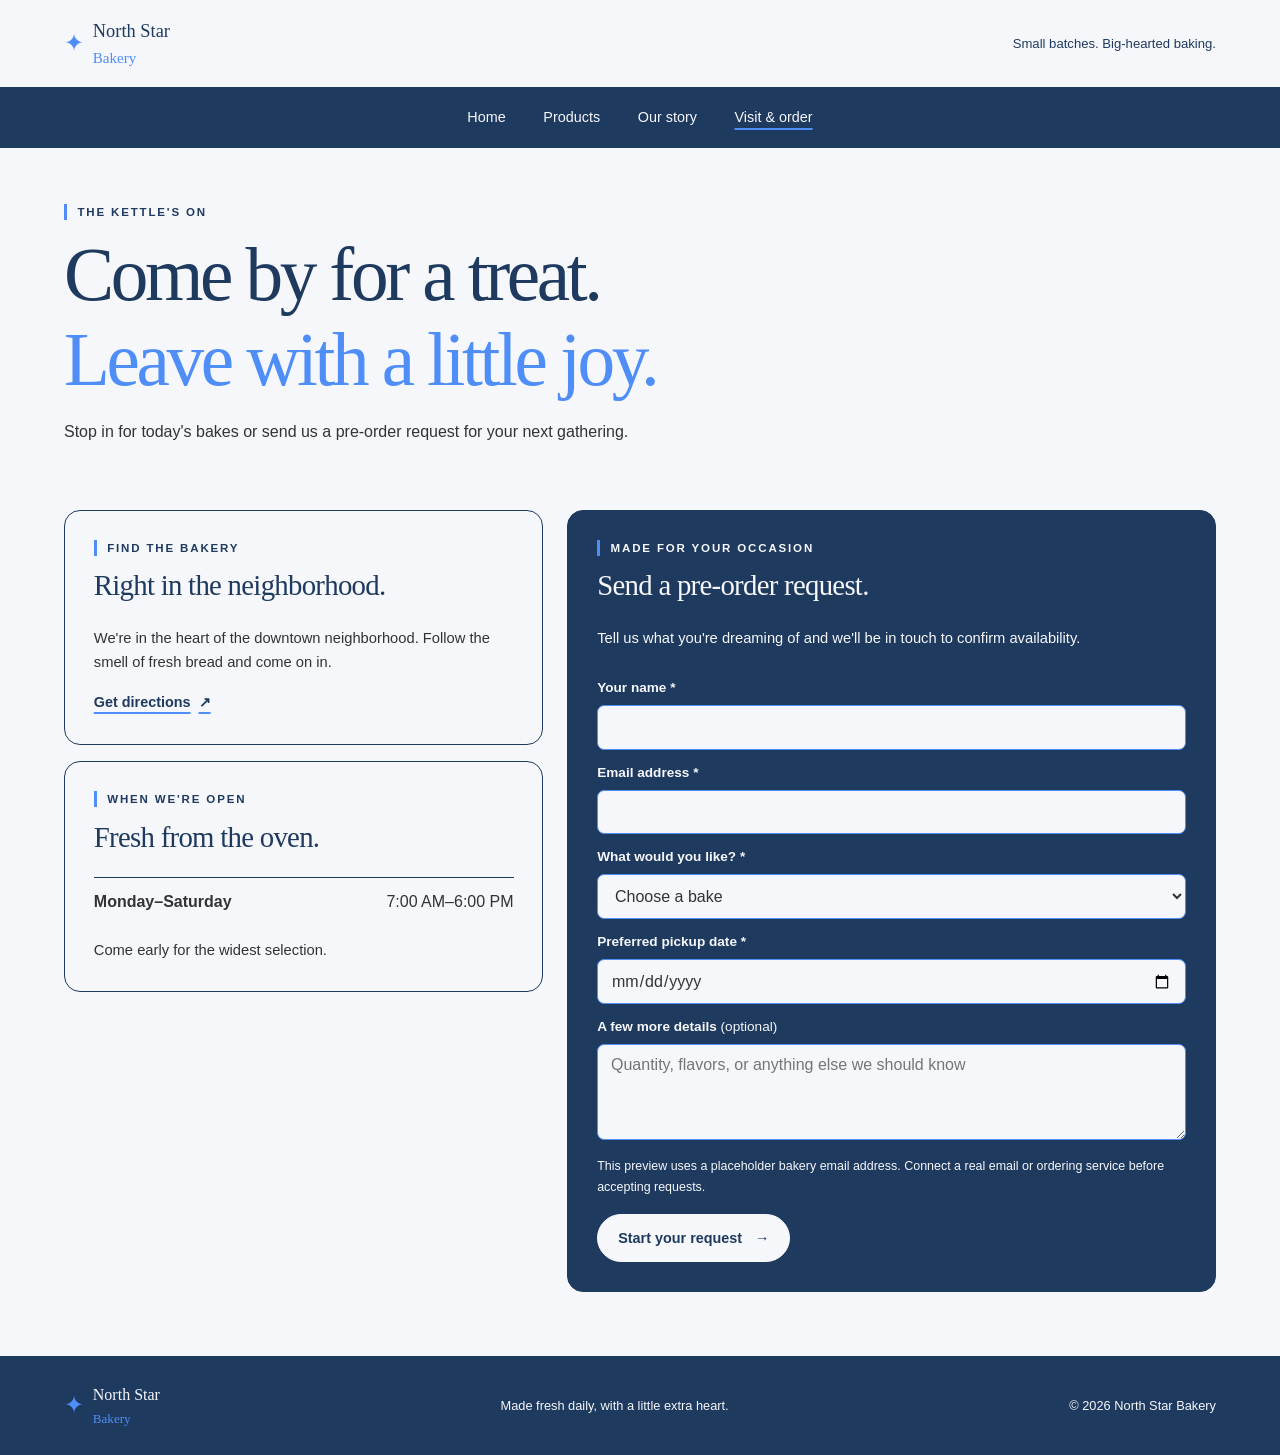
==== contact.html @ 066c511a "Build North Star Bakery website Co-authored-by: Copilot App <223556219+Copilot@users.noreply.github." ====
<!doctype html>
<html lang="en">
<head>
  <meta charset="utf-8">
  <meta name="viewport" content="width=device-width, initial-scale=1">
  <meta name="description" content="Find North Star Bakery hours and location, or send a pre-order request.">
  <title>Visit &amp; Order | North Star Bakery</title>
  <link rel="stylesheet" href="styles.css">
</head>
<body>
  <a class="skip-link" href="#main">Skip to content</a>
  <header class="site-header">
    <a class="brand" href="index.html" aria-label="North Star Bakery home"><span class="brand-mark" aria-hidden="true">&#10022;</span><span>North Star <em>Bakery</em></span></a>
    <p class="header-note">Small batches. Big-hearted baking.</p>
  </header>
  <nav class="site-nav" aria-label="Main navigation">
    <ul>
      <li><a href="index.html">Home</a></li>
      <li><a href="products.html">Products</a></li>
      <li><a href="about.html">Our story</a></li>
      <li><a href="contact.html" aria-current="page">Visit &amp; order</a></li>
    </ul>
  </nav>
  <main id="main">
    <section class="page-hero">
      <p class="eyebrow">The kettle's on</p>
      <h1>Come by for a treat.<br><em>Leave with a little joy.</em></h1>
      <p>Stop in for today's bakes or send us a pre-order request for your next gathering.</p>
    </section>
    <section class="contact-layout">
      <div class="contact-details">
        <article class="contact-card">
          <p class="eyebrow">Find the bakery</p>
          <h2>Right in the neighborhood.</h2>
          <p>We're in the heart of the downtown neighborhood. Follow the smell of fresh bread and come on in.</p>
          <a class="text-link" href="https://www.google.com/maps/search/?api=1&amp;query=North+Star+Bakery" target="_blank" rel="noreferrer">Get directions <span aria-hidden="true">&nearr;</span></a>
        </article>
        <article class="contact-card hours-card">
          <p class="eyebrow">When we're open</p>
          <h2>Fresh from the oven.</h2>
          <dl class="hours-list"><div><dt>Monday&ndash;Saturday</dt><dd>7:00 AM&ndash;6:00 PM</dd></div></dl>
          <p class="small-note">Come early for the widest selection.</p>
        </article>
      </div>
      <section class="order-panel">
        <p class="eyebrow">Made for your occasion</p>
        <h2>Send a pre-order request.</h2>
        <p class="form-intro">Tell us what you're dreaming of and we'll be in touch to confirm availability.</p>
        <form action="mailto:orders@northstarbakery.example" method="post" enctype="text/plain">
          <label for="name">Your name <span aria-hidden="true">*</span></label>
          <input id="name" name="name" autocomplete="name" required>
          <label for="email">Email address <span aria-hidden="true">*</span></label>
          <input id="email" name="email" type="email" autocomplete="email" required>
          <label for="item">What would you like? <span aria-hidden="true">*</span></label>
          <select id="item" name="item" required>
            <option value="">Choose a bake</option>
            <option>Bread</option>
            <option>Pastries</option>
            <option>Celebration cake</option>
            <option>Custom order</option>
          </select>
          <label for="date">Preferred pickup date <span aria-hidden="true">*</span></label>
          <input id="date" name="pickup-date" type="date" required>
          <label for="details">A few more details <span class="optional">(optional)</span></label>
          <textarea id="details" name="details" rows="4" placeholder="Quantity, flavors, or anything else we should know"></textarea>
          <p class="form-note">This preview uses a placeholder bakery email address. Connect a real email or ordering service before accepting requests.</p>
          <button class="button" type="submit">Start your request <span aria-hidden="true">&rarr;</span></button>
        </form>
      </section>
    </section>
  </main>
  <footer class="site-footer">
    <a class="brand brand-footer" href="index.html"><span class="brand-mark" aria-hidden="true">&#10022;</span><span>North Star <em>Bakery</em></span></a>
    <p>Made fresh daily, with a little extra heart.</p>
    <p>&copy; 2026 North Star Bakery</p>
  </footer>
</body>
</html>
---- styles.css ----
/* Mobile-first styles using the requested four-color palette. */
:root {
  color-scheme: light;
  --navy: #1F3A5F;
  --blue: #4F8EF7;
  --mist: #F5F7FA;
  --ink: #333333;
  --serif: Georgia, serif;
  --sans: Arial, sans-serif;
}

* { box-sizing: border-box; }

html { scroll-behavior: smooth; }

body {
  margin: 0;
  background: var(--mist);
  color: var(--ink);
  font-family: var(--sans);
  line-height: 1.65;
}

img { display: block; max-width: 100%; }

a { color: inherit; }

h1, h2, h3, p, figure { margin-top: 0; }

h1, h2, h3 {
  color: var(--navy);
  font-family: var(--serif);
  font-weight: 400;
  line-height: 1.13;
}

h1 { font-size: clamp(2.7rem, 11vw, 5.3rem); letter-spacing: -0.045em; }
h2 { font-size: clamp(1.8rem, 5vw, 2.8rem); letter-spacing: -0.025em; }
h3 { font-size: 1.45rem; }

em { color: var(--blue); font-style: normal; }

.skip-link {
  position: absolute;
  z-index: 20;
  top: -4rem;
  left: 1rem;
  padding: .6rem 1rem;
  background: var(--navy);
  color: var(--mist);
}
.skip-link:focus { top: 1rem; }

.site-header {
  display: flex;
  align-items: center;
  justify-content: space-between;
  gap: 1rem;
  padding: 1rem 5vw;
}

.brand {
  display: inline-flex;
  align-items: center;
  gap: .55rem;
  color: var(--navy);
  font-family: var(--serif);
  font-size: 1.15rem;
  text-decoration: none;
}
.brand em { display: block; font-size: .82em; }
.brand-mark { color: var(--blue); font-size: 1.5rem; }
.header-note { display: none; margin: 0; color: var(--navy); font-size: .82rem; }

.site-nav { background: var(--navy); }
.site-nav ul {
  display: flex;
  flex-direction: column;
  gap: 0;
  margin: 0;
  padding: .45rem 5vw;
  list-style: none;
}
.site-nav a {
  display: block;
  padding: .7rem .8rem;
  border-radius: 2rem;
  color: var(--mist);
  font-size: .9rem;
  text-decoration: none;
  transition: outline-color .18s ease;
}
.site-nav a:hover, .site-nav a:focus-visible, .site-nav a[aria-current="page"] {
  color: var(--mist);
  text-decoration: underline;
  text-decoration-color: var(--blue);
  text-decoration-thickness: 2px;
  text-underline-offset: .35rem;
}

main { max-width: 1440px; margin: 0 auto; padding: 0 5vw 4rem; }
.eyebrow {
  margin-bottom: .85rem;
  padding-left: .65rem;
  border-left: 3px solid var(--blue);
  color: var(--navy);
  font-size: .72rem;
  font-weight: 700;
  letter-spacing: .16em;
  line-height: 1.4;
  text-transform: uppercase;
}

.hero {
  position: relative;
  display: grid;
  gap: 1rem;
  align-items: center;
  padding: 3.5rem 0 2.5rem;
}
.hero-copy { position: relative; z-index: 1; }
.hero h1 { margin-bottom: 1.2rem; }
.hero-copy > p:not(.eyebrow) { max-width: 33rem; margin-bottom: 1.5rem; }
.hero-image {
  overflow: hidden;
  border-radius: 1.25rem;
  background: var(--navy);
  aspect-ratio: 1.2;
}
.hero-image img { width: 100%; height: 100%; object-fit: cover; }
.hero-caption {
  position: absolute;
  right: .6rem;
  bottom: 1.25rem;
  padding: .45rem .8rem;
  border-radius: 2rem;
  background: var(--navy);
  color: var(--mist);
  font-size: .72rem;
}

.button {
  display: inline-flex;
  align-items: center;
  justify-content: center;
  gap: .8rem;
  min-height: 3rem;
  padding: .75rem 1.25rem;
  border: 1px solid var(--navy);
  border-radius: 2rem;
  background: var(--navy);
  color: var(--mist);
  font: 700 .9rem var(--sans);
  text-decoration: none;
  cursor: pointer;
  transition: background-color .18s ease, color .18s ease, border-color .18s ease;
}
.button:hover, .button:focus-visible { border-color: var(--blue); background: var(--navy); color: var(--mist); }
.button-outline { border-color: var(--mist); background: transparent; }

.content-container { display: flex; flex-direction: column; gap: 1rem; }
.intro { padding: 1rem 0 3rem; }
.content-card {
  flex: 1;
  padding: 1.5rem;
  border: 1px solid var(--navy);
  border-radius: 1rem;
  background: var(--mist);
}
.content-card h2 { margin-bottom: .85rem; }
.text-link {
  display: inline-flex;
  align-items: center;
  gap: .5rem;
  color: var(--navy);
  font-size: .9rem;
  font-weight: 700;
  text-decoration-color: var(--blue);
  text-decoration-thickness: 2px;
  text-underline-offset: .3rem;
}
.text-link:hover, .text-link:focus-visible { color: var(--blue); }

.visit-strip {
  display: grid;
  gap: 1.3rem;
  margin: 0 calc(-5vw);
  padding: 2.4rem 5vw;
  background: var(--navy);
  color: var(--mist);
}
.visit-strip h2 { max-width: 27rem; margin-bottom: 0; color: var(--mist); }
.visit-strip .eyebrow { color: var(--mist); }
.visit-details { display: flex; flex-wrap: wrap; gap: 1.5rem; }
.visit-details p { margin: 0; font-size: .9rem; }
.visit-details strong { color: var(--mist); }

.audio-note {
  display: flex;
  flex-direction: column;
  gap: 1rem;
  align-items: flex-start;
  padding: 2.5rem 0 0;
}
.audio-note h2 { margin-bottom: 0; }
.audio-note audio { width: min(100%, 25rem); accent-color: var(--blue); }
.audio-transcript { max-width: 33rem; margin: 0; font-size: .82rem; }

.site-footer {
  display: flex;
  flex-direction: column;
  gap: .7rem;
  align-items: center;
  padding: 1.6rem 5vw;
  background: var(--navy);
  color: var(--mist);
  text-align: center;
}
.site-footer p { margin: 0; font-size: .8rem; }
.brand-footer { color: var(--mist); font-size: 1rem; }

.page-hero { max-width: 54rem; padding: 3.5rem 0 2rem; }
.page-hero h1 { margin-bottom: 1rem; font-size: clamp(2.6rem, 9vw, 4.7rem); }
.page-hero > p:last-child { max-width: 43rem; }

.menu-section { padding: 2rem 0 1.5rem; }
.section-heading {
  display: flex;
  flex-direction: column;
  gap: .75rem;
  align-items: flex-start;
  margin-bottom: 1.25rem;
}
.section-heading h2 { margin-bottom: 0; }
.section-heading > p { max-width: 23rem; margin: .25rem 0 0; font-size: .9rem; }
.product-grid { display: grid; grid-template-columns: 1fr; gap: 1rem; }
.product-card {
  overflow: hidden;
  border: 1px solid var(--navy);
  border-radius: 1rem;
  background: var(--mist);
}
.product-card > img { width: 100%; aspect-ratio: 1.45; object-fit: cover; }
.product-info { padding: 1.1rem 1.2rem 1.25rem; }
.product-info h3 { margin-bottom: .5rem; }
.product-info p { min-height: 3rem; margin-bottom: .8rem; font-size: .9rem; }
.price { color: var(--navy); font-size: .9rem; font-weight: 700; }

.signature {
  display: grid;
  gap: 1.5rem;
  align-items: center;
  margin: 3rem 0 1rem;
  padding: 1rem;
  border-radius: 1rem;
  background: var(--navy);
  color: var(--mist);
}
.signature-figure { margin: 0; }
.signature-figure img { width: 100%; border-radius: .7rem; }
.signature-figure figcaption { padding-top: .6rem; color: var(--mist); font-size: .78rem; }
.signature-copy h2 { color: var(--mist); }
.signature-copy > p:not(.eyebrow) { color: var(--mist); }
.signature-copy .eyebrow { color: var(--mist); }
.menu-note { margin: 1rem 0 0; font-size: .82rem; }

.story-layout {
  display: grid;
  gap: 1.5rem;
  align-items: center;
  padding: 1rem 0 3rem;
}
.story-copy h2 { max-width: 37rem; }
.story-copy p:not(.eyebrow) { max-width: 40rem; }
.storefront-image { width: 100%; border-radius: 1rem; }
.values-grid { display: grid; grid-template-columns: 1fr; gap: 1rem; padding: 1rem 0 3.5rem; }
.value-card { padding: 1.25rem; border-top: 2px solid var(--blue); }
.value-number { color: var(--navy); font-size: .75rem; font-weight: 700; letter-spacing: .15em; }
.value-card h2 { margin: .8rem 0 .55rem; font-size: 1.65rem; }
.value-card p { margin-bottom: 0; font-size: .9rem; }
.people-section { padding: 1rem 0 3.5rem; }
.staff-grid { margin-top: 1.5rem; }
.staff-card { padding: 1.4rem; border-radius: 1rem; background: var(--navy); color: var(--mist); }
.staff-card h3 { margin: .7rem 0 .5rem; color: var(--mist); }
.staff-card p { margin-bottom: 0; font-size: .9rem; }
.staff-initial {
  display: grid;
  width: 3rem;
  height: 3rem;
  place-items: center;
  border-radius: 50%;
  background: var(--blue);
  color: var(--navy);
  font-family: var(--serif);
  font-size: 1.4rem;
}
.video-section {
  display: grid;
  gap: 1.5rem;
  align-items: center;
  padding: 1.5rem;
  border: 1px solid var(--navy);
  border-radius: 1rem;
}
.video-section h2 { max-width: 25rem; }
.video-section > div > p:last-child { max-width: 27rem; margin-bottom: 0; }
.bakehouse-animation { margin: 0; }
.bakehouse-animation figcaption { padding-top: .7rem; font-size: .82rem; text-align: center; }
.bakehouse-video { display: block; width: 100%; max-width: 32rem; height: auto; margin: auto; border-radius: .8rem; background: var(--navy); }
@media (prefers-reduced-motion: reduce) {
  *, *::before, *::after { scroll-behavior: auto !important; animation-duration: .01ms !important; animation-iteration-count: 1 !important; transition-duration: .01ms !important; }
}

.contact-layout { display: grid; gap: 1.25rem; align-items: start; padding-top: 1rem; }
.contact-details { display: grid; gap: 1rem; }
.contact-card, .order-panel { padding: 1.4rem; border: 1px solid var(--navy); border-radius: 1rem; }
.contact-card h2, .order-panel h2 { font-size: 1.8rem; }
.contact-card > p:not(.eyebrow), .form-intro { font-size: .92rem; }
.hours-list { margin: 1.2rem 0 .7rem; }
.hours-list div { display: flex; flex-wrap: wrap; justify-content: space-between; gap: .3rem 1rem; padding: .7rem 0; border-top: 1px solid var(--navy); }
.hours-list dt { font-weight: 700; }
.hours-list dd { margin: 0; }
.small-note { margin-bottom: 0; font-size: .82rem; }
.order-panel { background: var(--navy); color: var(--mist); }
.order-panel h2 { color: var(--mist); }
.order-panel .eyebrow { color: var(--mist); }
.form-intro { color: var(--mist); }
.order-panel form { display: flex; flex-direction: column; }
.order-panel label { margin-top: .75rem; color: var(--mist); font-size: .85rem; font-weight: 700; }
.order-panel label span { color: var(--mist); }
.order-panel label .optional { color: var(--mist); font-weight: 400; }
.order-panel input, .order-panel textarea, .order-panel select {
  width: 100%;
  min-height: 2.8rem;
  margin-top: .35rem;
  padding: .7rem .8rem;
  border: 1px solid var(--blue);
  border-radius: .45rem;
  background: var(--mist);
  color: var(--ink);
  font: 1rem var(--sans);
}
.order-panel textarea { resize: vertical; }
.order-panel input:focus, .order-panel textarea:focus, .order-panel select:focus { outline: 3px solid var(--blue); outline-offset: 2px; }
.form-note { margin: 1rem 0 .25rem; color: var(--mist); font-size: .78rem; }
.order-panel .button { align-self: flex-start; margin-top: .8rem; border-color: var(--mist); background: var(--mist); color: var(--navy); }
.order-panel .button:hover, .order-panel .button:focus-visible { border-color: var(--blue); background: var(--mist); }

@media (min-width: 600px) {
  .header-note { display: block; }
  .product-grid { grid-template-columns: repeat(2, minmax(0, 1fr)); }
  .values-grid { grid-template-columns: repeat(3, minmax(0, 1fr)); }
  .site-footer { flex-direction: row; justify-content: space-between; text-align: left; }
}

@media (min-width: 768px) {
  .site-nav ul { flex-direction: row; justify-content: center; gap: .35rem; }
  .site-nav a { padding-inline: 1rem; }
  .hero { grid-template-columns: 1.1fr .9fr; gap: 2rem; min-height: 34rem; padding-block: 4.5rem; }
  .hero-image { aspect-ratio: .95; }
  .hero-caption { right: 1rem; bottom: 3.1rem; }
  .content-container { flex-direction: row; gap: 1.25rem; }
  .content-container section { flex: 1; }
  .intro { padding-block: 1rem 4rem; }
  .content-card { padding: 2rem; }
  .visit-strip { grid-template-columns: 1fr 1fr auto; align-items: center; margin-inline: calc(-5vw); padding-block: 3rem; }
  .audio-note { flex-direction: row; align-items: center; justify-content: space-between; padding-top: 3rem; }
  .section-heading { flex-direction: row; justify-content: space-between; align-items: end; }
  .section-heading > p { text-align: right; }
  .signature { grid-template-columns: 1fr 1fr; gap: 3rem; padding: 2rem; }
  .story-layout { grid-template-columns: 1fr 1fr; gap: 3rem; padding-block: 2rem 4rem; }
  .staff-grid { gap: 1.25rem; }
  .video-section { grid-template-columns: 1fr 1fr; gap: 3rem; padding: 2.5rem; }
  .contact-layout { grid-template-columns: .85fr 1.15fr; gap: 1.5rem; }
  .contact-card, .order-panel { padding: 1.8rem; }
}

@media (min-width: 1024px) {
  .site-header { padding-inline: max(5vw, calc((100vw - 1300px) / 2)); }
  .hero { gap: 4rem; }
  .hero-image { aspect-ratio: 1.1; }
}
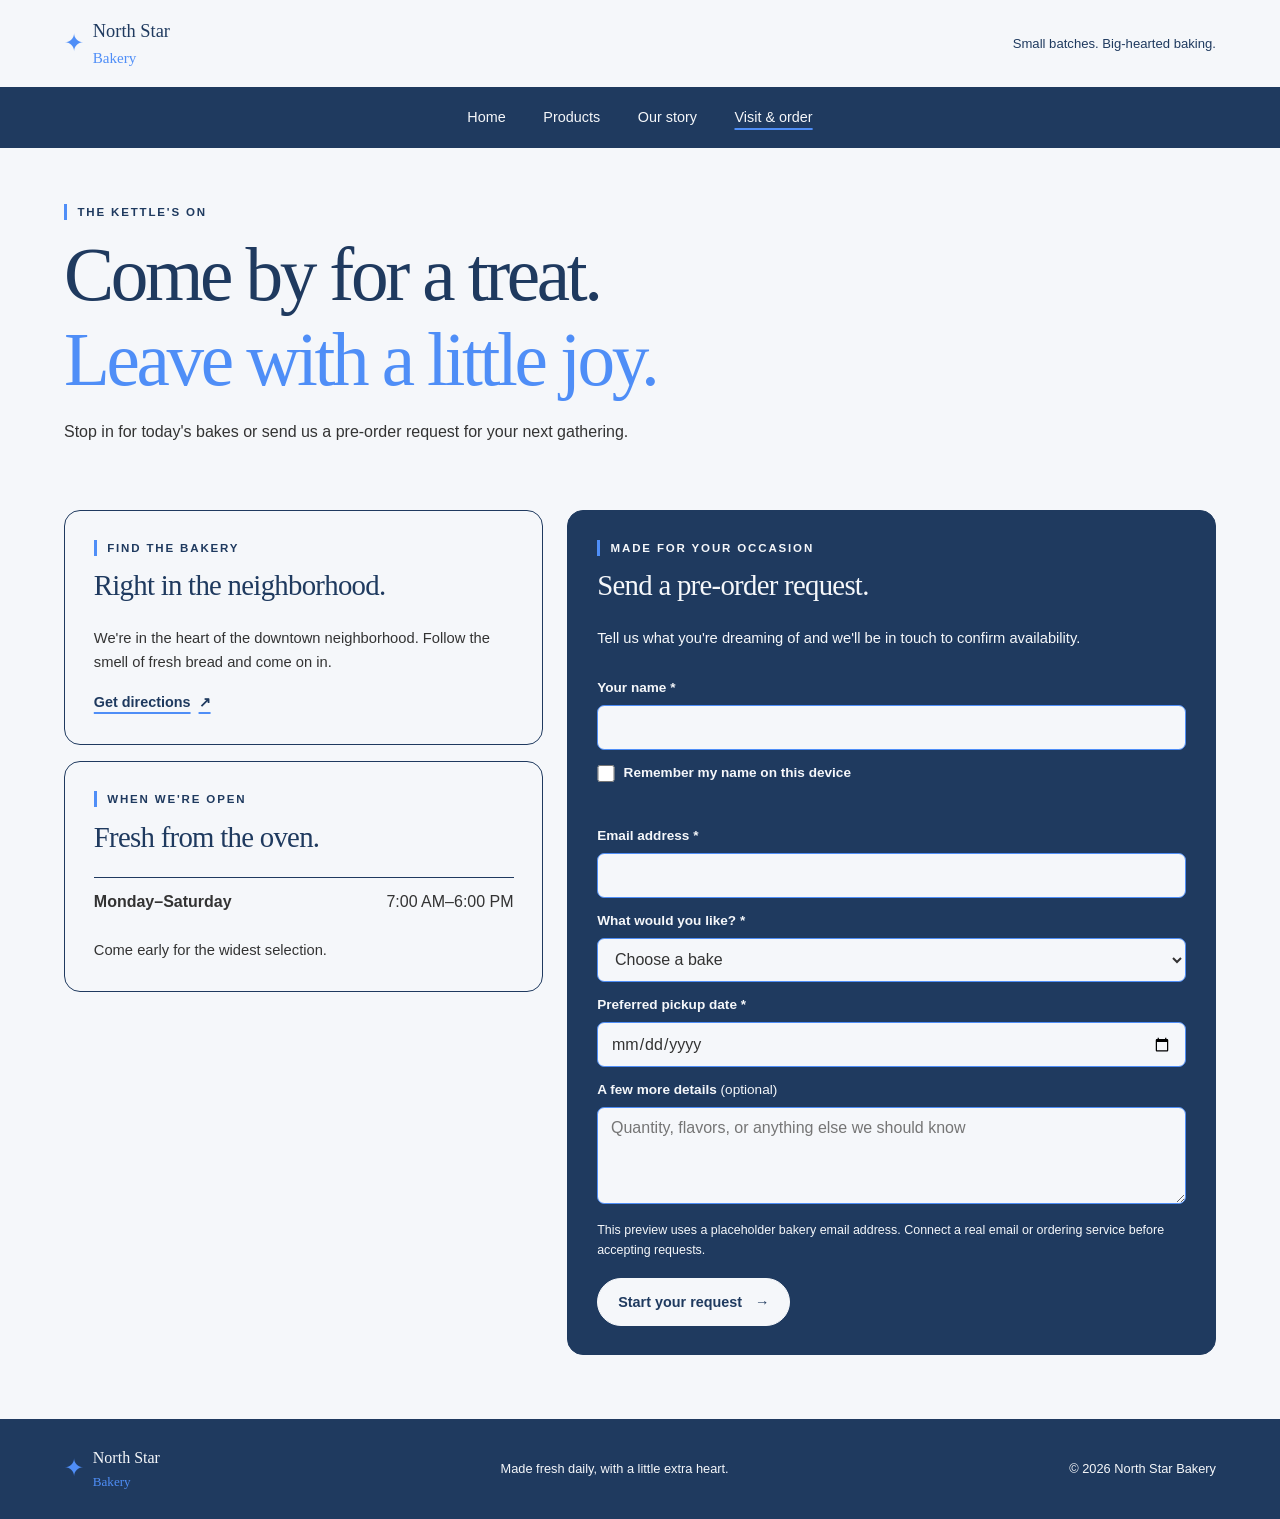
==== commit c81ff673: "Save contact name with consent Co-authored-by: Copilot App <223556219+Copilot@users.noreply.github.c" ====
--- a/contact.html
+++ b/contact.html
@@ -46,23 +46,46 @@
         <p class="eyebrow">Made for your occasion</p>
         <h2>Send a pre-order request.</h2>
         <p class="form-intro">Tell us what you're dreaming of and we'll be in touch to confirm availability.</p>
-        <form action="mailto:orders@northstarbakery.example" method="post" enctype="text/plain">
-          <label for="name">Your name <span aria-hidden="true">*</span></label>
-          <input id="name" name="name" autocomplete="name" required>
-          <label for="email">Email address <span aria-hidden="true">*</span></label>
-          <input id="email" name="email" type="email" autocomplete="email" required>
-          <label for="item">What would you like? <span aria-hidden="true">*</span></label>
-          <select id="item" name="item" required>
-            <option value="">Choose a bake</option>
-            <option>Bread</option>
-            <option>Pastries</option>
-            <option>Celebration cake</option>
-            <option>Custom order</option>
-          </select>
-          <label for="date">Preferred pickup date <span aria-hidden="true">*</span></label>
-          <input id="date" name="pickup-date" type="date" required>
-          <label for="details">A few more details <span class="optional">(optional)</span></label>
-          <textarea id="details" name="details" rows="4" placeholder="Quantity, flavors, or anything else we should know"></textarea>
+        <form id="preorder-form" action="mailto:orders@northstarbakery.example" method="post" enctype="text/plain">
+          <div class="form-feedback" id="form-feedback" role="alert" aria-live="assertive" tabindex="-1" hidden></div>
+          <div class="form-field">
+            <label for="name">Your name <span aria-hidden="true">*</span></label>
+            <input id="name" name="name" autocomplete="name" required>
+            <p class="field-error" id="name-error" hidden></p>
+          </div>
+          <div class="name-storage">
+            <label for="save-name">
+              <input id="save-name" type="checkbox">
+              Remember my name on this device
+            </label>
+            <p class="storage-feedback" id="storage-feedback" role="status" aria-live="polite"></p>
+            <button class="remove-saved-name" id="remove-saved-name" type="button" hidden>Remove saved name</button>
+          </div>
+          <div class="form-field">
+            <label for="email">Email address <span aria-hidden="true">*</span></label>
+            <input id="email" name="email" type="email" autocomplete="email" required>
+            <p class="field-error" id="email-error" hidden></p>
+          </div>
+          <div class="form-field">
+            <label for="item">What would you like? <span aria-hidden="true">*</span></label>
+            <select id="item" name="item" required>
+              <option value="">Choose a bake</option>
+              <option>Bread</option>
+              <option>Pastries</option>
+              <option>Celebration cake</option>
+              <option>Custom order</option>
+            </select>
+            <p class="field-error" id="item-error" hidden></p>
+          </div>
+          <div class="form-field">
+            <label for="date">Preferred pickup date <span aria-hidden="true">*</span></label>
+            <input id="date" name="pickup-date" type="date" required>
+            <p class="field-error" id="date-error" hidden></p>
+          </div>
+          <div class="form-field">
+            <label for="details">A few more details <span class="optional">(optional)</span></label>
+            <textarea id="details" name="details" rows="4" placeholder="Quantity, flavors, or anything else we should know"></textarea>
+          </div>
           <p class="form-note">This preview uses a placeholder bakery email address. Connect a real email or ordering service before accepting requests.</p>
           <button class="button" type="submit">Start your request <span aria-hidden="true">&rarr;</span></button>
         </form>
@@ -74,5 +97,6 @@
     <p>Made fresh daily, with a little extra heart.</p>
     <p>&copy; 2026 North Star Bakery</p>
   </footer>
+  <script src="contact.js?v=3" defer></script>
 </body>
 </html>
--- a/styles.css
+++ b/styles.css
@@ -326,6 +326,7 @@
 .order-panel .eyebrow { color: var(--mist); }
 .form-intro { color: var(--mist); }
 .order-panel form { display: flex; flex-direction: column; }
+.form-field { display: flex; flex-direction: column; }
 .order-panel label { margin-top: .75rem; color: var(--mist); font-size: .85rem; font-weight: 700; }
 .order-panel label span { color: var(--mist); }
 .order-panel label .optional { color: var(--mist); font-weight: 400; }
@@ -342,6 +343,21 @@
 }
 .order-panel textarea { resize: vertical; }
 .order-panel input:focus, .order-panel textarea:focus, .order-panel select:focus { outline: 3px solid var(--blue); outline-offset: 2px; }
+.order-panel [aria-invalid="true"] { border: 2px solid var(--blue); }
+.form-feedback {
+  margin: .8rem 0 .25rem;
+  padding: .7rem .85rem;
+  border-left: 3px solid var(--blue);
+  color: var(--mist);
+  font-size: .88rem;
+}
+.form-feedback[hidden], .field-error[hidden] { display: none; }
+.field-error { margin: .3rem 0 0; color: var(--mist); font-size: .82rem; }
+.name-storage { margin: .8rem 0 .25rem; }
+.name-storage label { display: flex; align-items: center; gap: .55rem; margin-top: 0; cursor: pointer; }
+.name-storage input { width: 1.1rem; min-height: 1.1rem; margin: 0; accent-color: var(--blue); }
+.storage-feedback { min-height: 1.4em; margin: .35rem 0 0 1.65rem; color: var(--mist); font-size: .82rem; }
+.remove-saved-name { margin: .25rem 0 0 1.65rem; padding: 0; border: 0; background: transparent; color: var(--mist); font: 700 .82rem var(--sans); text-decoration: underline; text-decoration-color: var(--blue); cursor: pointer; }
 .form-note { margin: 1rem 0 .25rem; color: var(--mist); font-size: .78rem; }
 .order-panel .button { align-self: flex-start; margin-top: .8rem; border-color: var(--mist); background: var(--mist); color: var(--navy); }
 .order-panel .button:hover, .order-panel .button:focus-visible { border-color: var(--blue); background: var(--mist); }
